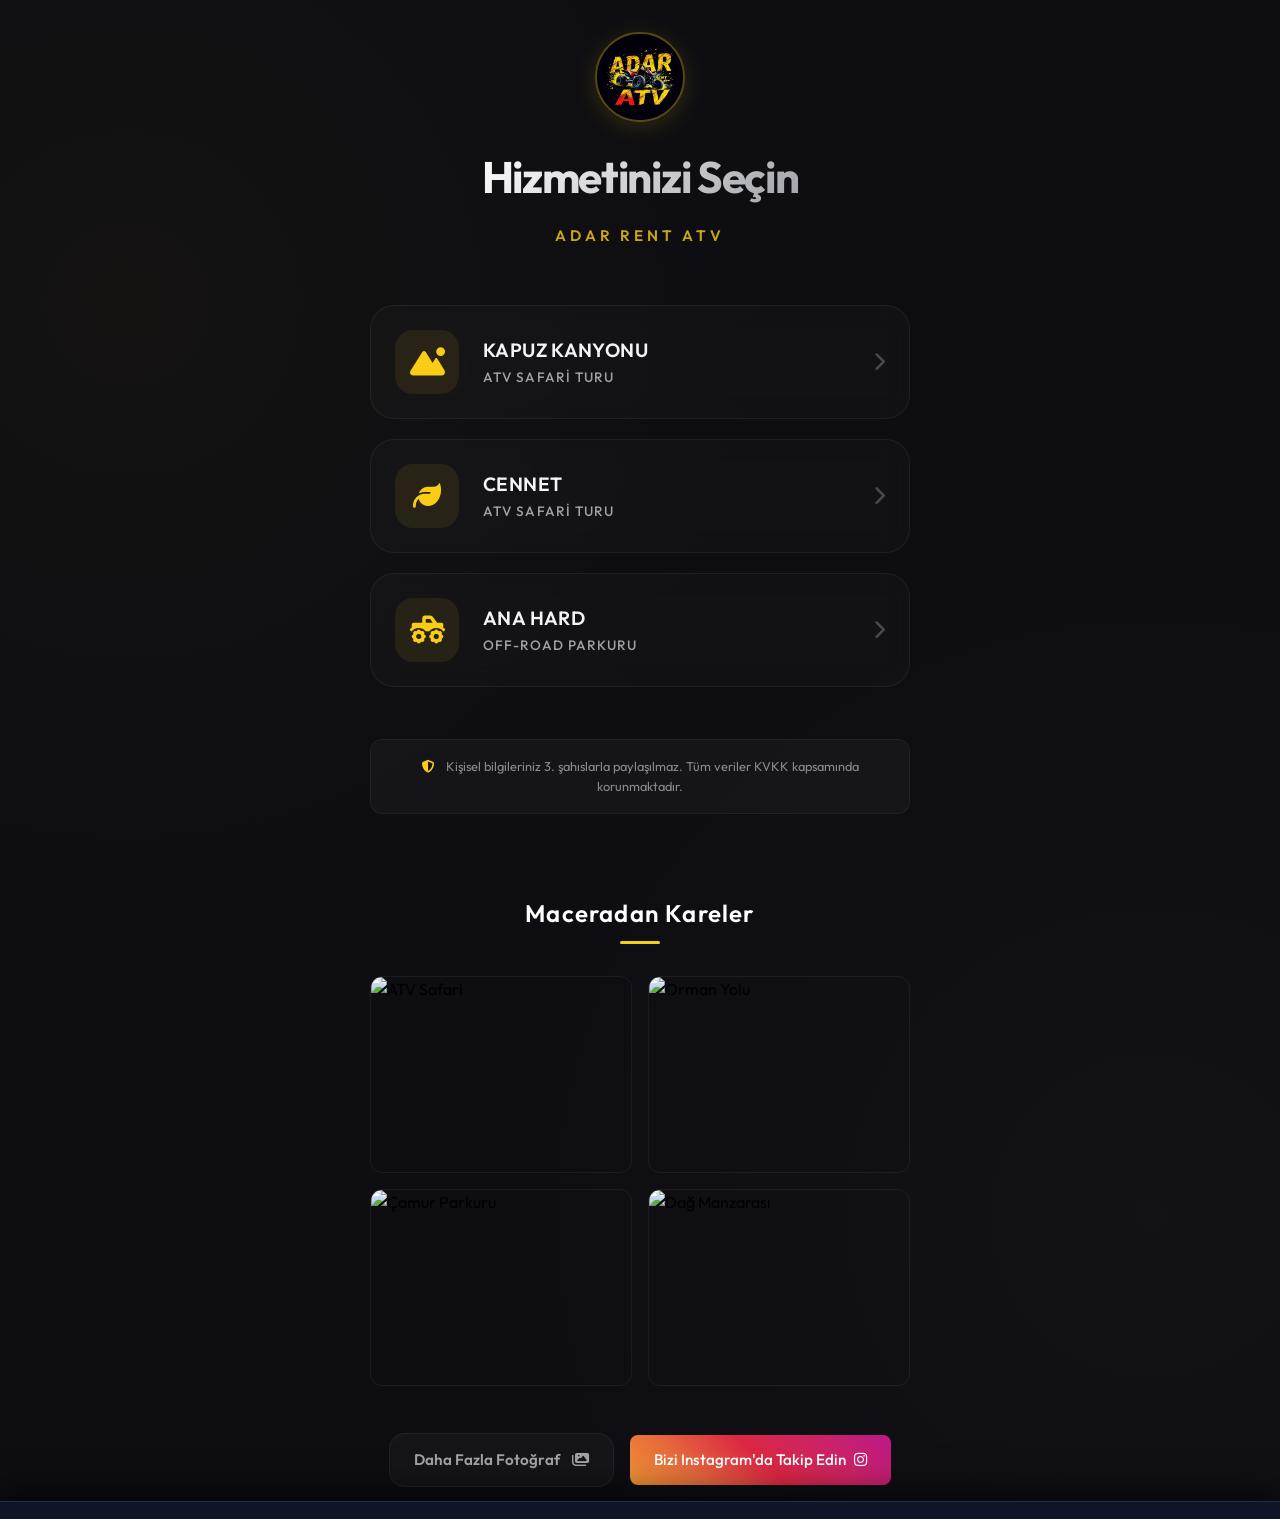
==== index.html @ 954a325f "Initial commit with optimized images and security" ====
<!DOCTYPE html>
<html lang="tr">
<head>
    <meta charset="UTF-8">
    <meta name="viewport" content="width=device-width, initial-scale=1.0">
    <meta name="description" content="ADAR RENT ATV - Hizmet Seçimi. Kapuz Kanyonu ve Cennet ATV Safari Turları, Off-Road Parkurları.">
    <title>ADAR RENT ATV - Hizmet Seçimi</title>
    
    <!-- Google Fonts: Outfit -->
    <link rel="preconnect" href="https://fonts.googleapis.com">
    <link rel="preconnect" href="https://fonts.gstatic.com" crossorigin>
    <link href="https://fonts.googleapis.com/css2?family=Outfit:wght@400;500;600;700&display=swap" rel="stylesheet">
    
    <!-- Font Awesome for Icons -->
    <link rel="stylesheet" href="https://cdnjs.cloudflare.com/ajax/libs/font-awesome/6.4.0/css/all.min.css">
    
    <!-- Favicon -->
    <link rel="icon" type="image/jpeg" href="img/LOGO.jpeg">
    
    <link rel="stylesheet" href="css/style.css">
    
    <!-- Google reCAPTCHA v3 -->
    <script src="https://www.google.com/recaptcha/api.js?render=RECAPTCHA_SITE_KEY_BURAYA_GELECEK"></script>
</head>
<body>
    <div class="container">
        <header class="header">
            <img src="img/LOGO.jpeg" alt="ADAR RENT ATV Logo" class="brand-logo">
            <h1 class="title">Hizmetinizi Seçin</h1>
            <p class="subtitle">ADAR RENT ATV</p>
        </header>

        <main class="services">
            <!-- 1. Hizmet -->
            <button class="service-btn" data-id="kapuz" aria-label="Kapuz Kanyonu ATV Safari Turu">
                <div class="icon-wrapper">
                    <i class="fa-solid fa-mountain-sun"></i>
                </div>
                <div class="service-content">
                    <h2>KAPUZ KANYONU</h2>
                    <p>ATV SAFARİ TURU</p>
                </div>
                <div class="arrow">
                    <i class="fa-solid fa-chevron-right"></i>
                </div>
            </button>

            <!-- 2. Hizmet -->
            <button class="service-btn" data-id="cennet" aria-label="Cennet ATV Safari Turu">
                <div class="icon-wrapper">
                    <i class="fa-solid fa-leaf"></i>
                </div>
                <div class="service-content">
                    <h2>CENNET</h2>
                    <p>ATV SAFARİ TURU</p>
                </div>
                <div class="arrow">
                    <i class="fa-solid fa-chevron-right"></i>
                </div>
            </button>

            <!-- 3. Hizmet -->
            <button class="service-btn" data-id="anahard" aria-label="Ana Hard Off-Road Parkuru">
                <div class="icon-wrapper">
                    <i class="fa-solid fa-truck-monster"></i>
                </div>
                <div class="service-content">
                    <h2>ANA HARD</h2>
                    <p>OFF-ROAD PARKURU</p>
                </div>
                <div class="arrow">
                    <i class="fa-solid fa-chevron-right"></i>
                </div>
            </button>

            <div class="privacy-note">
                <i class="fa-solid fa-shield-halved"></i> Kişisel bilgileriniz 3. şahıslarla paylaşılmaz. Tüm veriler KVKK kapsamında korunmaktadır.
            </div>
        </main>

        <!-- Home Gallery Preview -->
        <section class="gallery-preview">
            <h2 class="section-title">Maceradan Kareler</h2>
            <div class="gallery-grid-preview">
                <div class="gallery-item-preview">
                    <img src="img/atv.jpeg" alt="ATV Safari" width="800" height="600" loading="lazy" decoding="async">
                </div>
                <div class="gallery-item-preview">
                    <img src="img/at2.jpeg" alt="Orman Yolu" width="800" height="600" loading="lazy" decoding="async">
                </div>
                <div class="gallery-item-preview">
                    <img src="img/a3.jpeg" alt="Çamur Parkuru" width="800" height="600" loading="lazy" decoding="async">
                </div>
                <div class="gallery-item-preview">
                    <img src="img/4.jpeg" alt="Dağ Manzarası" width="800" height="600" loading="lazy" decoding="async">
                </div>
            </div>
            <div class="gallery-actions">
                <a href="galeri.html" class="btn-secondary">Daha Fazla Fotoğraf <i class="fa-solid fa-images"></i></a>
                <a href="https://instagram.com" target="_blank" rel="noopener noreferrer" class="btn-instagram">
                    Bizi Instagram'da Takip Edin <i class="fa-brands fa-instagram"></i>
                </a>
            </div>
        </section>
    </div>

    <!-- 1. Service Detail Modal -->
    <div class="modal-overlay" id="serviceModal" aria-hidden="true">
        <div class="modal-container">
            <button class="modal-close" id="closeServiceModal" aria-label="Kapat">
                <i class="fa-solid fa-xmark"></i>
            </button>
            <div class="modal-header">
                <div class="modal-icon" id="modalIcon"></div>
                <h2 id="modalTitle">Başlık</h2>
                <p id="modalSubtitle" class="modal-subtitle">Alt Başlık</p>
            </div>
            <div class="modal-body" id="modalContent">
                <!-- Content will be injected here via JS -->
            </div>
            <div class="modal-footer">
                <button type="button" id="btnOpenBooking" class="btn-primary">Randevu Al <i class="fa-solid fa-arrow-right"></i></button>
            </div>
        </div>
    </div>

    <!-- 2. Booking Form Modal -->
    <div class="modal-overlay" id="bookingModal" aria-hidden="true">
        <div class="modal-container booking-container">
            <button class="modal-close" id="closeBookingModal" aria-label="Kapat">
                <i class="fa-solid fa-arrow-left"></i>
            </button>
            <div class="modal-header">
                <div class="modal-icon">
                    <i class="fa-regular fa-calendar-check"></i>
                </div>
                <h2>Randevu Formu</h2>
                <p class="modal-subtitle" id="bookingServiceTitle">Seçilen Hizmet</p>
            </div>
            <div class="modal-body">
                <form id="bookingForm" class="booking-form">
                    <div class="form-row">
                        <div class="form-group">
                            <label for="firstName">İsim</label>
                            <input type="text" id="firstName" required placeholder="Adınız">
                        </div>
                        <div class="form-group">
                            <label for="lastName">Soyisim</label>
                            <input type="text" id="lastName" required placeholder="Soyadınız">
                        </div>
                    </div>
                    
                    <div class="form-group">
                        <label for="phone">Telefon Numarası</label>
                        <input type="tel" id="phone" required placeholder="05XX XXX XX XX">
                    </div>
                    
                    <div class="form-row">
                        <div class="form-group">
                            <label for="age">Yaş</label>
                            <input type="number" id="age" min="16" required placeholder="16+">
                        </div>
                        <div class="form-group">
                            <label for="peopleCount">Kişi Sayısı</label>
                            <input type="number" id="peopleCount" min="1" max="20" required placeholder="Örn: 2">
                        </div>
                    </div>
                    
                    <div class="form-row">
                        <div class="form-group">
                            <label for="date">Tarih</label>
                            <input type="date" id="date" required>
                        </div>
                        <div class="form-group">
                            <label for="time">Saat Seçimi</label>
                            <select id="time" required>
                                <!-- Injected via JS based on selected service -->
                            </select>
                        </div>
                    </div>
                </form>
            </div>
            <div class="modal-footer">
                <button type="submit" form="bookingForm" class="btn-primary success-btn">Randevuyu Tamamla <i class="fa-solid fa-check"></i></button>
            </div>
        </div>
    </div>

    <!-- 3. Success Modal -->
    <div class="modal-overlay" id="successModal" aria-hidden="true">
        <div class="modal-container success-container text-center">
            <div class="success-content">
                <div class="success-icon-wrap">
                    <i class="fa-solid fa-check"></i>
                </div>
                <h2>Harika! Talebiniz Alındı</h2>
                <p id="successMessageText">Sayın İsim Soyisim, rezervasyon talebiniz başarıyla ulaştı. Size en kısa sürede dönüş sağlayacağız.</p>
                <button type="button" class="btn-primary" id="btnSuccessOk">Tamam, Teşekkürler</button>
            </div>
        </div>
    </div>

    <!-- Cookie / KVKK Banner -->
    <div class="cookie-banner" id="cookieBanner" aria-hidden="true">
        <div class="cookie-content">
            <i class="fa-solid fa-cookie-bite"></i>
            <p>Deneyiminizi geliştirmek ve hizmetlerimizi sunabilmek için çerezleri kullanıyoruz. Sitemizi kullanarak Çerez ve <strong>KVKK Politikamızı</strong> kabul etmiş sayılırsınız.</p>
        </div>
        <button class="btn-primary" id="acceptCookies">Anladım</button>
    </div>

    <script src="js/security.js"></script>
    <script type="module" src="js/main.min.js"></script>
</body>
</html>
---- css/style.css ----
/* CSS Reset & Font Setup */
:root {
    --bg-color: #0d0d12;
    --card-bg: rgba(255, 255, 255, 0.02);
    --card-hover: rgba(255, 255, 255, 0.05);
    --primary-color: #facc15; /* Vibrant yellow/gold suitable for ATV context */
    --text-main: #ffffff;
    --text-muted: #a1a1aa;
    --border-color: rgba(255, 255, 255, 0.06);
    --border-hover: rgba(250, 204, 21, 0.4);
}

* {
    margin: 0;
    padding: 0;
    box-sizing: border-box;
    font-family: 'Outfit', sans-serif;
    -webkit-font-smoothing: antialiased;
    -moz-osx-font-smoothing: grayscale;
}

body {
    background-color: var(--bg-color);
    background-image: 
        radial-gradient(circle at 10% 20%, rgba(250, 204, 21, 0.03) 0%, transparent 40%),
        radial-gradient(circle at 90% 80%, rgba(255, 255, 255, 0.02) 0%, transparent 40%);
    color: var(--text-main);
    min-height: 100vh;
    display: flex;
    justify-content: center;
    align-items: center;
    padding: 2rem 1rem;
}

.container {
    width: 100%;
    max-width: 540px;
    display: flex;
    flex-direction: column;
    gap: 3.5rem;
    animation: fadeIn 1s ease-out;
}

@keyframes fadeIn {
    from { opacity: 0; transform: translateY(20px); }
    to { opacity: 1; transform: translateY(0); }
}

@keyframes slideUp {
    from { opacity: 0; transform: translateY(30px); }
    to { opacity: 1; transform: translateY(0); }
}

/* Header Styles */
.header {
    text-align: center;
    display: flex;
    flex-direction: column;
    align-items: center;
}

.brand-logo {
    width: 90px;
    height: 90px;
    border-radius: 50%;
    object-fit: cover;
    margin-bottom: 1.25rem;
    box-shadow: 0 5px 25px rgba(250, 204, 21, 0.15);
    border: 2px solid rgba(250, 204, 21, 0.3);
}

.title {
    font-size: 2.75rem;
    font-weight: 700;
    margin-bottom: 0.75rem;
    background: linear-gradient(135deg, #ffffff 0%, #a1a1aa 100%);
    -webkit-background-clip: text;
    background-clip: text;
    -webkit-text-fill-color: transparent;
    color: transparent;
    letter-spacing: -0.03em;
}

.subtitle {
    color: var(--primary-color);
    font-size: 0.95rem;
    font-weight: 600;
    text-transform: uppercase;
    letter-spacing: 0.25em;
    opacity: 0.8;
}

/* Services List */
.services {
    display: flex;
    flex-direction: column;
    gap: 1.25rem;
}

button.service-btn {
    width: 100%;
    text-align: left;
    cursor: pointer;
    font-family: inherit;
    display: flex;
    align-items: center;
    padding: 1.5rem;
    background-color: var(--card-bg);
    border: 1px solid var(--border-color);
    border-radius: 24px;
    color: inherit;
    transition: all 0.4s cubic-bezier(0.16, 1, 0.3, 1);
    position: relative;
    overflow: hidden;
    backdrop-filter: blur(12px);
    -webkit-backdrop-filter: blur(12px);
}

.service-btn::before {
    content: '';
    position: absolute;
    top: 0;
    left: -100%;
    width: 50%;
    height: 100%;
    background: linear-gradient(90deg, transparent, rgba(255, 255, 255, 0.04), transparent);
    transition: all 0.6s ease;
    transform: skewX(-20deg);
}

.service-btn:hover {
    background-color: var(--card-hover);
    border-color: var(--border-hover);
    transform: translateY(-4px);
    box-shadow: 0 15px 35px -10px rgba(0, 0, 0, 0.5), 0 0 25px rgba(250, 204, 21, 0.08);
}

.service-btn:hover::before {
    left: 150%;
}

.icon-wrapper {
    width: 64px;
    height: 64px;
    border-radius: 18px;
    background: rgba(250, 204, 21, 0.08);
    display: flex;
    justify-content: center;
    align-items: center;
    margin-right: 1.5rem;
    font-size: 1.75rem;
    color: var(--primary-color);
    transition: all 0.4s cubic-bezier(0.16, 1, 0.3, 1);
    flex-shrink: 0;
}

.service-btn:hover .icon-wrapper {
    background: var(--primary-color);
    color: #000000;
    transform: scale(1.08) rotate(-5deg);
}

.service-content {
    flex-grow: 1;
    display: flex;
    flex-direction: column;
    justify-content: center;
}

.service-content h2 {
    font-size: 1.2rem;
    font-weight: 600;
    margin-bottom: 0.35rem;
    letter-spacing: 0.02em;
    color: #f4f4f5;
    transition: color 0.3s ease;
}

.service-btn:hover .service-content h2 {
    color: #ffffff;
}

.service-content p {
    font-size: 0.85rem;
    color: var(--text-muted);
    font-weight: 500;
    letter-spacing: 0.08em;
}

.arrow {
    color: var(--text-muted);
    font-size: 1.2rem;
    transition: all 0.4s cubic-bezier(0.16, 1, 0.3, 1);
    opacity: 0.4;
    padding-left: 1rem;
}

.service-btn:hover .arrow {
    opacity: 1;
    color: var(--primary-color);
    transform: translateX(6px);
}

.service-btn:nth-child(1) { animation: slideUp 0.6s ease-out 0.1s backwards; }
.service-btn:nth-child(2) { animation: slideUp 0.6s ease-out 0.2s backwards; }
.service-btn:nth-child(3) { animation: slideUp 0.6s ease-out 0.3s backwards; }


/* ------------------------ */
/* Modal Shared Styles */
/* ------------------------ */
.modal-overlay {
    position: fixed;
    top: 0;
    left: 0;
    width: 100%;
    height: 100%;
    background: rgba(0, 0, 0, 0.7);
    backdrop-filter: blur(8px);
    -webkit-backdrop-filter: blur(8px);
    display: flex;
    justify-content: center;
    align-items: center;
    z-index: 100;
    opacity: 0;
    visibility: hidden;
    transition: all 0.4s cubic-bezier(0.16, 1, 0.3, 1);
    padding: 1rem;
}

.modal-overlay.active {
    opacity: 1;
    visibility: visible;
}

.modal-container {
    background-color: #121217;
    border: 1px solid var(--border-color);
    border-radius: 28px;
    width: 100%;
    max-width: 480px;
    position: relative;
    transform: translateY(40px) scale(0.95);
    opacity: 0;
    transition: all 0.5s cubic-bezier(0.16, 1, 0.3, 1);
    box-shadow: 0 25px 50px -12px rgba(0, 0, 0, 0.7);
    display: flex;
    flex-direction: column;
    max-height: 90vh;
    overflow-y: auto;
}

.modal-container::-webkit-scrollbar {
    width: 6px;
}
.modal-container::-webkit-scrollbar-track {
    background: transparent;
}
.modal-container::-webkit-scrollbar-thumb {
    background: rgba(255, 255, 255, 0.1);
    border-radius: 10px;
}

.modal-overlay.active .modal-container {
    transform: translateY(0) scale(1);
    opacity: 1;
}

.modal-close {
    position: absolute;
    top: 1.25rem;
    right: 1.25rem;
    width: 36px;
    height: 36px;
    border-radius: 50%;
    background: rgba(255, 255, 255, 0.05);
    border: none;
    color: var(--text-muted);
    font-size: 1.2rem;
    cursor: pointer;
    display: flex;
    justify-content: center;
    align-items: center;
    transition: all 0.3s ease;
    z-index: 2;
}

.modal-close:hover {
    background: rgba(255, 255, 255, 0.1);
    color: #fff;
    transform: rotate(90deg);
}

#closeBookingModal:hover {
    transform: translateX(-3px); 
}

.modal-header {
    padding: 2.5rem 2rem 1.5rem;
    text-align: center;
    border-bottom: 1px solid rgba(255, 255, 255, 0.03);
}

.modal-icon {
    width: 72px;
    height: 72px;
    border-radius: 20px;
    background: rgba(250, 204, 21, 0.1);
    color: var(--primary-color);
    font-size: 2rem;
    display: flex;
    justify-content: center;
    align-items: center;
    margin: 0 auto 1.5rem;
    box-shadow: 0 0 30px rgba(250, 204, 21, 0.15);
}

.modal-header h2 {
    font-size: 1.5rem;
    font-weight: 700;
    color: #fff;
    margin-bottom: 0.25rem;
}

.modal-subtitle {
    color: var(--primary-color);
    font-size: 0.85rem;
    font-weight: 600;
    letter-spacing: 0.15em;
    opacity: 0.9;
}

.modal-body {
    padding: 1.5rem 2rem;
}

.modal-footer {
    padding: 0 2rem 2.5rem;
}

.btn-primary {
    display: flex;
    justify-content: center;
    align-items: center;
    gap: 0.75rem;
    width: 100%;
    padding: 1.25rem;
    background: var(--primary-color);
    color: #000;
    text-decoration: none;
    border: none;
    border-radius: 16px;
    font-family: inherit;
    font-weight: 700;
    font-size: 1.05rem;
    cursor: pointer;
    transition: all 0.3s ease;
    box-shadow: 0 10px 20px -5px rgba(250, 204, 21, 0.3);
}

.btn-primary:hover:not(:disabled) {
    transform: translateY(-2px);
    box-shadow: 0 15px 25px -5px rgba(250, 204, 21, 0.4);
    background: #fde047;
}

.btn-primary:disabled {
    opacity: 0.7;
    cursor: not-allowed;
    transform: none;
    box-shadow: none;
}

.btn-primary i {
    transition: transform 0.3s ease;
}

.btn-primary:hover i {
    transform: translateX(4px);
}

/* ------------------------ */
/* Service Details Items */
/* ------------------------ */
.detail-list {
    list-style: none;
    display: flex;
    flex-direction: column;
    gap: 1rem;
    margin-bottom: 2rem;
}

.detail-list li {
    display: flex;
    align-items: flex-start;
    gap: 1rem;
    font-size: 0.95rem;
    color: #e4e4e7;
    line-height: 1.5;
}

.detail-list li i {
    color: var(--primary-color);
    font-size: 1.1rem;
    margin-top: 0.2rem;
    width: 20px;
    text-align: center;
    opacity: 0.9;
}

.detail-list li.highlight-text {
    color: #facc15;
    font-weight: 500;
}

.price-box {
    background: rgba(250, 204, 21, 0.05);
    border: 1px solid rgba(250, 204, 21, 0.15);
    border-radius: 16px;
    padding: 1.25rem;
    margin-bottom: 0.5rem;
}

.price-item {
    display: flex;
    justify-content: space-between;
    align-items: center;
    padding: 0.5rem 0;
}

.multi-price .price-item:not(:last-child) {
    border-bottom: 1px dashed rgba(255, 255, 255, 0.1);
    margin-bottom: 0.5rem;
    padding-bottom: 1rem;
}

.price-item span {
    color: var(--text-muted);
    font-size: 0.9rem;
}

.price-item strong {
    color: #fff;
    font-size: 1.25rem;
    font-weight: 700;
}

.single-price .price-item {
    padding: 0;
}

/* ------------------------ */
/* Booking Form Styles */
/* ------------------------ */
.booking-form {
    display: flex;
    flex-direction: column;
    gap: 1.25rem;
}

.form-row {
    display: flex;
    gap: 1rem;
}

.form-row .form-group {
    flex: 1;
}

.form-group {
    display: flex;
    flex-direction: column;
    gap: 0.4rem;
}

.form-group label {
    font-size: 0.85rem;
    color: var(--text-muted);
    font-weight: 500;
    margin-left: 0.2rem;
}

.form-group input,
.form-group select {
    background: rgba(255, 255, 255, 0.03);
    border: 1px solid var(--border-color);
    border-radius: 12px;
    padding: 0.85rem 1rem;
    color: #fff;
    font-family: inherit;
    font-size: 0.95rem;
    transition: all 0.3s ease;
    outline: none;
    width: 100%;
}

.form-group select option {
    background: var(--bg-color);
    color: #fff;
}

.form-group input:focus,
.form-group select:focus {
    border-color: var(--primary-color);
    background: rgba(255, 255, 255, 0.06);
    box-shadow: 0 0 0 3px rgba(250, 204, 21, 0.1);
}

.form-group input::placeholder {
    color: rgba(255, 255, 255, 0.2);
}

::-webkit-calendar-picker-indicator {
    filter: invert(1);
    opacity: 0.6;
    cursor: pointer;
    transition: opacity 0.3s ease;
}

::-webkit-calendar-picker-indicator:hover {
    opacity: 1;
}

/* ------------------------ */
/* Ana Sayfa Galeri Önizleme */
/* ------------------------ */
.gallery-preview {
    margin-top: 1.5rem;
    display: flex;
    flex-direction: column;
    gap: 1.5rem;
    animation: slideUp 0.8s ease-out 0.4s backwards;
}

.section-title {
    font-size: 1.5rem;
    font-weight: 600;
    color: #fff;
    text-align: center;
    letter-spacing: 0.05em;
    position: relative;
    padding-bottom: 0.75rem;
    margin-bottom: 0.5rem;
}

.section-title::after {
    content: '';
    position: absolute;
    bottom: 0;
    left: 50%;
    transform: translateX(-50%);
    width: 40px;
    height: 3px;
    background: var(--primary-color);
    border-radius: 3px;
}

.gallery-grid-preview {
    display: grid;
    grid-template-columns: repeat(2, 1fr);
    gap: 1rem;
}

/* Tailwind benzeri utility mantığı kullanıldı (rounded-lg vb.) */
.gallery-item-preview {
    position: relative;
    border-radius: 12px;
    overflow: hidden;
    aspect-ratio: 4/3;
    border: 1px solid var(--border-color);
    content-visibility: auto;
}

.gallery-item-preview img {
    width: 100%;
    height: 100%;
    object-fit: cover;
    transition: transform 0.5s cubic-bezier(0.16, 1, 0.3, 1), filter 0.3s ease;
}

.gallery-item-preview:hover img {
    transform: scale(1.1); /* hover:scale */
    filter: brightness(1.1);
}

.gallery-actions {
    display: flex;
    justify-content: center;
    margin-top: 0.5rem;
}

.btn-secondary {
    display: inline-flex;
    align-items: center;
    gap: 0.75rem;
    padding: 0.85rem 1.5rem;
    background: rgba(255, 255, 255, 0.03);
    color: var(--text-muted);
    text-decoration: none;
    border: 1px solid var(--border-color);
    border-radius: 16px;
    font-weight: 600;
    font-size: 0.95rem;
    transition: all 0.3s ease;
}

.btn-secondary:hover {
    background: rgba(255, 255, 255, 0.08);
    color: #fff;
    border-color: rgba(255, 255, 255, 0.15);
    transform: translateY(-2px);
    box-shadow: 0 10px 20px -5px rgba(0, 0, 0, 0.3);
}

/* ------------------------ */
/* Galeri Sayfası (Masonry) */
/* ------------------------ */
.gallery-page-container {
    max-width: 1200px;
    margin: 0 auto;
    gap: 2.5rem;
    align-items: stretch; /* override center for full width */
}

.gallery-header {
    text-align: center;
    position: relative;
    padding-top: 1rem;
}

.back-link {
    position: absolute;
    left: 1rem;
    top: 50%;
    transform: translateY(-50%);
    color: var(--text-muted);
    text-decoration: none;
    display: flex;
    align-items: center;
    gap: 0.5rem;
    font-weight: 500;
    font-size: 0.95rem;
    transition: color 0.3s ease;
}

.back-link:hover {
    color: var(--primary-color);
}

/* Masonry Layout */
.gallery-masonry {
    display: grid;
    grid-template-columns: repeat(auto-fill, minmax(180px, 1fr));
    gap: 1.5rem;
    padding: 0 1rem 3rem;
}

.masonry-item {
    border-radius: 16px; /* rounded-lg */
    overflow: hidden;
    position: relative;
    border: 1px solid var(--border-color);
    background: var(--card-bg);
    display: flex;
    height: 100%;
}

.masonry-item img {
    width: 100%;
    height: 100%;
    display: block;
    object-fit: cover;
    aspect-ratio: 1; /* Kare */
    transition: transform 0.5s cubic-bezier(0.16, 1, 0.3, 1);
}

/* Masonry asimetrik efekti için farklı oranlar */
.masonry-item:nth-child(2n) img {
    aspect-ratio: 4/5;
}
.masonry-item:nth-child(3n) img {
    aspect-ratio: 16/9;
}

.masonry-item:hover img {
    transform: scale(1.08); /* Hover büyüme efekti */
}

/* Hover parlaması */
.masonry-item::before {
    content: '';
    position: absolute;
    top: 0; left: 0; width: 100%; height: 100%;
    background: linear-gradient(to top, rgba(250, 204, 21, 0.2) 0%, transparent 50%);
    z-index: 1;
    pointer-events: none;
    opacity: 0;
    transition: opacity 0.3s ease;
}

.masonry-item:hover::before {
    opacity: 1;
}

/* ------------------------ */
/* Responsive Adjustments   */
/* ------------------------ */
@media (max-width: 480px) {
    .container {
        gap: 2.5rem;
    }

    .title {
        font-size: 2.1rem;
    }
    
    .subtitle {
        font-size: 0.8rem;
    }

    .service-btn {
        padding: 1.25rem;
        border-radius: 20px;
    }
    
    .icon-wrapper {
        width: 54px;
        height: 54px;
        font-size: 1.4rem;
        margin-right: 1.25rem;
        border-radius: 14px;
    }
    
    .service-content h2 {
        font-size: 1.05rem;
    }
    
    .service-content p {
        font-size: 0.75rem;
    }

    /* Mobile Bottom Sheet Modal */
    .modal-container {
        border-radius: 24px;
        margin-top: auto; 
        border-bottom-left-radius: 0;
        border-bottom-right-radius: 0;
        max-width: 100%;
        max-height: 85vh;
        transform: translateY(100%);
    }
    
    .modal-overlay {
        align-items: flex-end;
        padding: 0;
    }
    
    .modal-overlay.active .modal-container {
        transform: translateY(0);
    }
    
    .modal-header {
        padding: 2rem 1.5rem 1.5rem;
    }
    
    .modal-body {
        padding: 1.5rem;
    }
    
    .modal-footer {
        padding: 0 1.5rem 2rem;
    }

    .form-row {
        flex-direction: column;
        gap: 1.25rem;
    }

    /* Mobile Gallery Fixes */
    .gallery-page-container {
        display: block; /* Overrides center flex */
        padding-top: 2rem;
    }
    
    .back-link {
        position: static;
        transform: none;
        justify-content: center;
        margin-bottom: 1.5rem;
    }

    .gallery-masonry {
        grid-template-columns: 1fr; /* 1 column on mobile */
    }
}

/* ------------------------ */
/* Base Settings & Typography */
/* ------------------------ */
html {
    scroll-behavior: smooth;
}

body {
    background-color: var(--bg-color);
    color: var(--text-light);
    line-height: 1.6;
    overflow-x: hidden;
}

/* ------------------------ */
/* Prose (Rich Text) Styles */
/* ------------------------ */
.prose {
    color: #e4e4e7;
    font-size: 0.95rem;
    line-height: 1.6;
    text-align: left;
}

.prose p {
    margin-bottom: 1rem;
}

.prose .lead {
    font-size: 1.05rem;
    font-weight: 500;
    color: #fff;
    margin-bottom: 1.25rem;
}

.prose h3 {
    font-size: 1.1rem;
    font-weight: 600;
    color: var(--primary-color);
    margin-top: 1.5rem;
    margin-bottom: 1rem;
    padding-bottom: 0.5rem;
    border-bottom: 1px solid rgba(255, 255, 255, 0.05);
}

.prose-grid {
    display: grid;
    grid-template-columns: repeat(auto-fit, minmax(180px, 1fr));
    gap: 0.75rem;
    margin-bottom: 0.5rem;
}

.prose-grid .prose-section {
    margin-bottom: 0;
    padding: 0.75rem;
}

.prose-section {
    margin-bottom: 1.25rem;
    background: rgba(255, 255, 255, 0.02);
    padding: 1.25rem;
    border-radius: 12px;
    border: 1px solid rgba(255, 255, 255, 0.03);
}

.prose-section h4 {
    font-size: 0.95rem;
    font-weight: 600;
    color: #fff;
    margin-bottom: 0.75rem;
    letter-spacing: 0.03em;
}

.prose-section p {
    margin-bottom: 0;
    color: var(--text-muted);
}

.prose ul {
    list-style-type: disc;
    padding-left: 1.25rem;
    margin-top: 0.25rem;
    color: var(--text-muted);
}

.prose ul.check-list {
    list-style-type: none;
    padding-left: 0;
}

.prose ul.check-list li {
    position: relative;
    padding-left: 1.2rem;
    margin-bottom: 0.35rem;
}

.prose ul.check-list li::before {
    content: '-';
    position: absolute;
    left: 0;
    color: var(--primary-color);
    font-weight: bold;
}

.prose .price-box {
    margin-top: 0.5rem;
    margin-bottom: 0;
}

.prose .conclusion {
    margin-top: 2rem;
    font-weight: 500;
    color: #fff;
    background: rgba(250, 204, 21, 0.05);
    padding: 1.25rem;
    border-radius: 12px;
    border-left: 4px solid var(--primary-color);
    font-size: 0.95rem;
    align-items: center;
    gap: 0.5rem;
}

.btn-instagram {
    display: inline-flex;
    align-items: center;
    justify-content: center;
    gap: 0.5rem;
    padding: 0.8rem 1.5rem;
    background: linear-gradient(45deg, #f09433 0%, #e6683c 25%, #dc2743 50%, #cc2366 75%, #bc1888 100%);
    color: #fff;
    border: none;
    border-radius: 8px;
    font-size: 0.95rem;
    font-weight: 500;
    cursor: pointer;
    transition: var(--transition);
    text-decoration: none;
}

.btn-instagram:hover {
    transform: translateY(-2px);
    box-shadow: 0 4px 15px rgba(220, 39, 67, 0.4);
    color: #fff;
}

/* ------------------------ */
/* Success Modal */
/* ------------------------ */
.success-container {
    max-width: 400px;
    padding: 2.5rem;
}
.text-center {
    text-align: center;
}
.success-icon-wrap {
    width: 70px;
    height: 70px;
    background: rgba(250, 204, 21, 0.1);
    color: var(--primary-color);
    border-radius: 50%;
    display: flex;
    align-items: center;
    justify-content: center;
    font-size: 2rem;
    margin: 0 auto 1.5rem auto;
}
.success-content h2 {
    font-size: 1.5rem;
    font-weight: 600;
    margin-bottom: 0.75rem;
    color: #fff;
}
.success-content p {
    color: var(--text-muted);
    font-size: 0.95rem;
    line-height: 1.5;
    margin-bottom: 2rem;
}
.success-content .btn-primary {
    width: 100%;
}

/* ------------------------ */
/* Privacy Note & Cookie Banner */
/* ------------------------ */

.privacy-note {
    text-align: center;
    font-size: 0.8rem;
    color: rgba(255, 255, 255, 0.5);
    margin-top: 2rem;
    padding: 1rem;
    background: rgba(255, 255, 255, 0.03);
    border-radius: 12px;
    border: 1px solid rgba(255, 255, 255, 0.05);
}

.privacy-note i {
    color: var(--primary-color);
    margin-right: 0.5rem;
}

.cookie-banner {
    position: fixed;
    bottom: -100%;
    left: 0;
    right: 0;
    background: rgba(15, 23, 42, 0.95);
    backdrop-filter: blur(10px);
    border-top: 1px solid rgba(255, 255, 255, 0.1);
    padding: 1rem 1.5rem;
    display: flex;
    justify-content: space-between;
    align-items: center;
    z-index: 9999;
    transition: bottom 0.5s ease-in-out;
    box-shadow: 0 -10px 30px rgba(0, 0, 0, 0.5);
}

.cookie-banner.active {
    bottom: 0;
}

.cookie-content {
    display: flex;
    align-items: center;
    gap: 1rem;
    flex: 1;
}

.cookie-content i {
    font-size: 1.5rem;
    color: var(--primary-color);
}

.cookie-content p {
    font-size: 0.85rem;
    color: #e2e8f0;
    margin: 0;
    line-height: 1.4;
}

.cookie-banner .btn-primary {
    padding: 0.5rem 1.5rem;
    font-size: 0.9rem;
    white-space: nowrap;
    margin-left: 1rem;
}

@media (max-width: 768px) {
    .cookie-banner {
        flex-direction: column;
        gap: 1rem;
        padding: 1.5rem;
        text-align: center;
    }
    
    .cookie-content {
        flex-direction: column;
        text-align: center;
    }
    
    .cookie-banner .btn-primary {
        margin-left: 0;
        width: 100%;
    }
}

/* ------------------------ */
/* Actions Alignment */
/* ------------------------ */
.gallery-actions {
    display: flex;
    justify-content: center;
    align-items: center;
    gap: 1rem;
    flex-wrap: wrap;
    margin-top: 1.5rem;
}
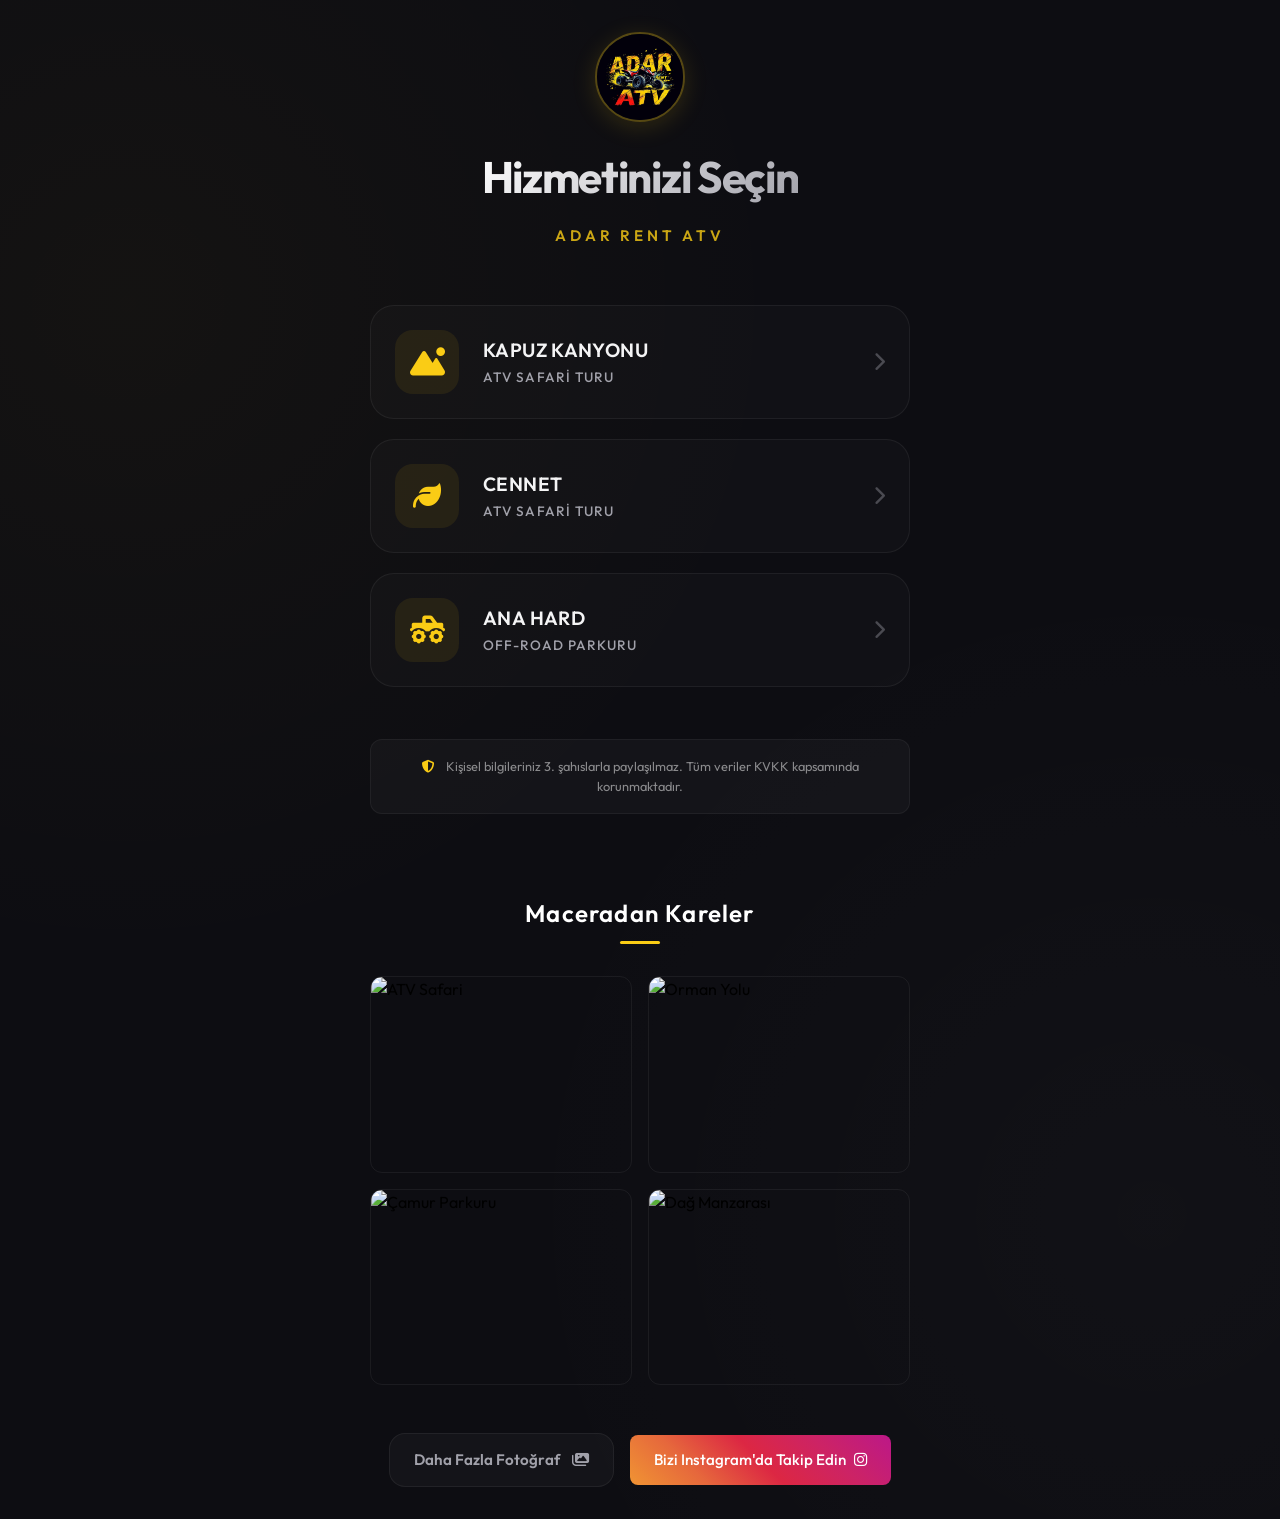
==== commit bca63c5c: "Update Instagram URL" ====
--- a/index.html
+++ b/index.html
@@ -97,7 +97,7 @@
             </div>
             <div class="gallery-actions">
                 <a href="galeri.html" class="btn-secondary">Daha Fazla Fotoğraf <i class="fa-solid fa-images"></i></a>
-                <a href="https://instagram.com" target="_blank" rel="noopener noreferrer" class="btn-instagram">
+                <a href="https://www.instagram.com/adarrentatv/" target="_blank" rel="noopener noreferrer" class="btn-instagram">
                     Bizi Instagram'da Takip Edin <i class="fa-brands fa-instagram"></i>
                 </a>
             </div>
--- a/css/style.css
+++ b/css/style.css
@@ -19,6 +19,10 @@
     -moz-osx-font-smoothing: grayscale;
 }
 
+html {
+    scroll-behavior: smooth;
+}
+
 body {
     background-color: var(--bg-color);
     background-image: 
@@ -112,8 +116,6 @@
     transition: all 0.4s cubic-bezier(0.16, 1, 0.3, 1);
     position: relative;
     overflow: hidden;
-    backdrop-filter: blur(12px);
-    -webkit-backdrop-filter: blur(12px);
 }
 
 .service-btn::before {
@@ -215,9 +217,7 @@
     left: 0;
     width: 100%;
     height: 100%;
-    background: rgba(0, 0, 0, 0.7);
-    backdrop-filter: blur(8px);
-    -webkit-backdrop-filter: blur(8px);
+    background: rgba(0, 0, 0, 0.85);
     display: flex;
     justify-content: center;
     align-items: center;
@@ -568,7 +568,6 @@
     overflow: hidden;
     aspect-ratio: 4/3;
     border: 1px solid var(--border-color);
-    content-visibility: auto;
 }
 
 .gallery-item-preview img {
@@ -1002,8 +1001,7 @@
     bottom: -100%;
     left: 0;
     right: 0;
-    background: rgba(15, 23, 42, 0.95);
-    backdrop-filter: blur(10px);
+    background: rgba(15, 23, 42, 0.98);
     border-top: 1px solid rgba(255, 255, 255, 0.1);
     padding: 1rem 1.5rem;
     display: flex;
@@ -1042,6 +1040,8 @@
     font-size: 0.9rem;
     white-space: nowrap;
     margin-left: 1rem;
+    width: auto;
+    flex-shrink: 0;
 }
 
 @media (max-width: 768px) {
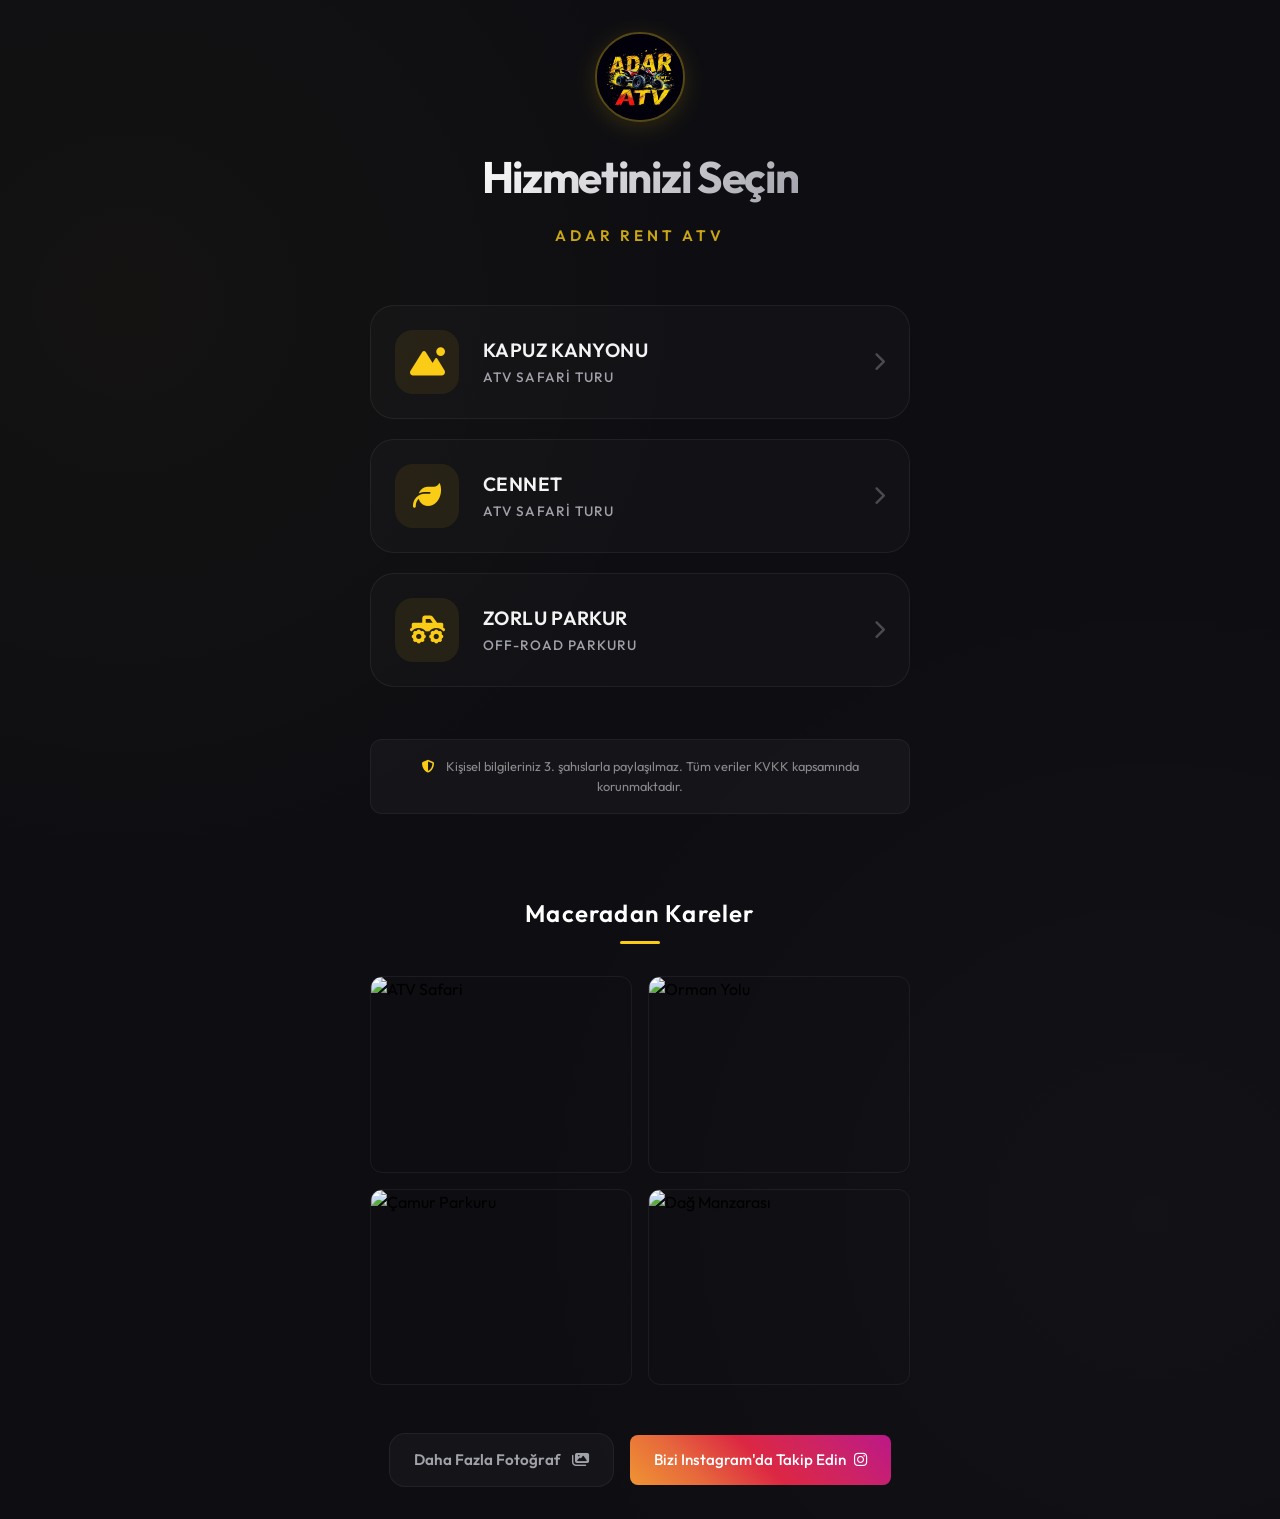
==== commit 56409a2c: "Update index.html" ====
--- a/index.html
+++ b/index.html
@@ -1,27 +1,30 @@
 <!DOCTYPE html>
 <html lang="tr">
+
 <head>
     <meta charset="UTF-8">
     <meta name="viewport" content="width=device-width, initial-scale=1.0">
-    <meta name="description" content="ADAR RENT ATV - Hizmet Seçimi. Kapuz Kanyonu ve Cennet ATV Safari Turları, Off-Road Parkurları.">
+    <meta name="description"
+        content="ADAR RENT ATV - Hizmet Seçimi. Kapuz Kanyonu ve Cennet ATV Safari Turları, Off-Road Parkurları.">
     <title>ADAR RENT ATV - Hizmet Seçimi</title>
-    
+
     <!-- Google Fonts: Outfit -->
     <link rel="preconnect" href="https://fonts.googleapis.com">
     <link rel="preconnect" href="https://fonts.gstatic.com" crossorigin>
     <link href="https://fonts.googleapis.com/css2?family=Outfit:wght@400;500;600;700&display=swap" rel="stylesheet">
-    
+
     <!-- Font Awesome for Icons -->
     <link rel="stylesheet" href="https://cdnjs.cloudflare.com/ajax/libs/font-awesome/6.4.0/css/all.min.css">
-    
+
     <!-- Favicon -->
     <link rel="icon" type="image/jpeg" href="img/LOGO.jpeg">
-    
+
     <link rel="stylesheet" href="css/style.css">
-    
+
     <!-- Google reCAPTCHA v3 -->
     <script src="https://www.google.com/recaptcha/api.js?render=RECAPTCHA_SITE_KEY_BURAYA_GELECEK"></script>
 </head>
+
 <body>
     <div class="container">
         <header class="header">
@@ -65,7 +68,7 @@
                     <i class="fa-solid fa-truck-monster"></i>
                 </div>
                 <div class="service-content">
-                    <h2>ANA HARD</h2>
+                    <h2>ZORLU PARKUR</h2>
                     <p>OFF-ROAD PARKURU</p>
                 </div>
                 <div class="arrow">
@@ -74,7 +77,8 @@
             </button>
 
             <div class="privacy-note">
-                <i class="fa-solid fa-shield-halved"></i> Kişisel bilgileriniz 3. şahıslarla paylaşılmaz. Tüm veriler KVKK kapsamında korunmaktadır.
+                <i class="fa-solid fa-shield-halved"></i> Kişisel bilgileriniz 3. şahıslarla paylaşılmaz. Tüm veriler
+                KVKK kapsamında korunmaktadır.
             </div>
         </main>
 
@@ -97,7 +101,8 @@
             </div>
             <div class="gallery-actions">
                 <a href="galeri.html" class="btn-secondary">Daha Fazla Fotoğraf <i class="fa-solid fa-images"></i></a>
-                <a href="https://www.instagram.com/adarrentatv/" target="_blank" rel="noopener noreferrer" class="btn-instagram">
+                <a href="https://www.instagram.com/adarrentatv/" target="_blank" rel="noopener noreferrer"
+                    class="btn-instagram">
                     Bizi Instagram'da Takip Edin <i class="fa-brands fa-instagram"></i>
                 </a>
             </div>
@@ -119,7 +124,8 @@
                 <!-- Content will be injected here via JS -->
             </div>
             <div class="modal-footer">
-                <button type="button" id="btnOpenBooking" class="btn-primary">Randevu Al <i class="fa-solid fa-arrow-right"></i></button>
+                <button type="button" id="btnOpenBooking" class="btn-primary">Randevu Al <i
+                        class="fa-solid fa-arrow-right"></i></button>
             </div>
         </div>
     </div>
@@ -149,12 +155,12 @@
                             <input type="text" id="lastName" required placeholder="Soyadınız">
                         </div>
                     </div>
-                    
+
                     <div class="form-group">
                         <label for="phone">Telefon Numarası</label>
                         <input type="tel" id="phone" required placeholder="05XX XXX XX XX">
                     </div>
-                    
+
                     <div class="form-row">
                         <div class="form-group">
                             <label for="age">Yaş</label>
@@ -165,7 +171,7 @@
                             <input type="number" id="peopleCount" min="1" max="20" required placeholder="Örn: 2">
                         </div>
                     </div>
-                    
+
                     <div class="form-row">
                         <div class="form-group">
                             <label for="date">Tarih</label>
@@ -181,7 +187,8 @@
                 </form>
             </div>
             <div class="modal-footer">
-                <button type="submit" form="bookingForm" class="btn-primary success-btn">Randevuyu Tamamla <i class="fa-solid fa-check"></i></button>
+                <button type="submit" form="bookingForm" class="btn-primary success-btn">Randevuyu Tamamla <i
+                        class="fa-solid fa-check"></i></button>
             </div>
         </div>
     </div>
@@ -194,7 +201,8 @@
                     <i class="fa-solid fa-check"></i>
                 </div>
                 <h2>Harika! Talebiniz Alındı</h2>
-                <p id="successMessageText">Sayın İsim Soyisim, rezervasyon talebiniz başarıyla ulaştı. Size en kısa sürede dönüş sağlayacağız.</p>
+                <p id="successMessageText">Sayın İsim Soyisim, rezervasyon talebiniz başarıyla ulaştı. Size en kısa
+                    sürede dönüş sağlayacağız.</p>
                 <button type="button" class="btn-primary" id="btnSuccessOk">Tamam, Teşekkürler</button>
             </div>
         </div>
@@ -204,7 +212,8 @@
     <div class="cookie-banner" id="cookieBanner" aria-hidden="true">
         <div class="cookie-content">
             <i class="fa-solid fa-cookie-bite"></i>
-            <p>Deneyiminizi geliştirmek ve hizmetlerimizi sunabilmek için çerezleri kullanıyoruz. Sitemizi kullanarak Çerez ve <strong>KVKK Politikamızı</strong> kabul etmiş sayılırsınız.</p>
+            <p>Deneyiminizi geliştirmek ve hizmetlerimizi sunabilmek için çerezleri kullanıyoruz. Sitemizi kullanarak
+                Çerez ve <strong>KVKK Politikamızı</strong> kabul etmiş sayılırsınız.</p>
         </div>
         <button class="btn-primary" id="acceptCookies">Anladım</button>
     </div>
@@ -212,4 +221,5 @@
     <script src="js/security.js"></script>
     <script type="module" src="js/main.min.js"></script>
 </body>
-</html>
+
+</html>
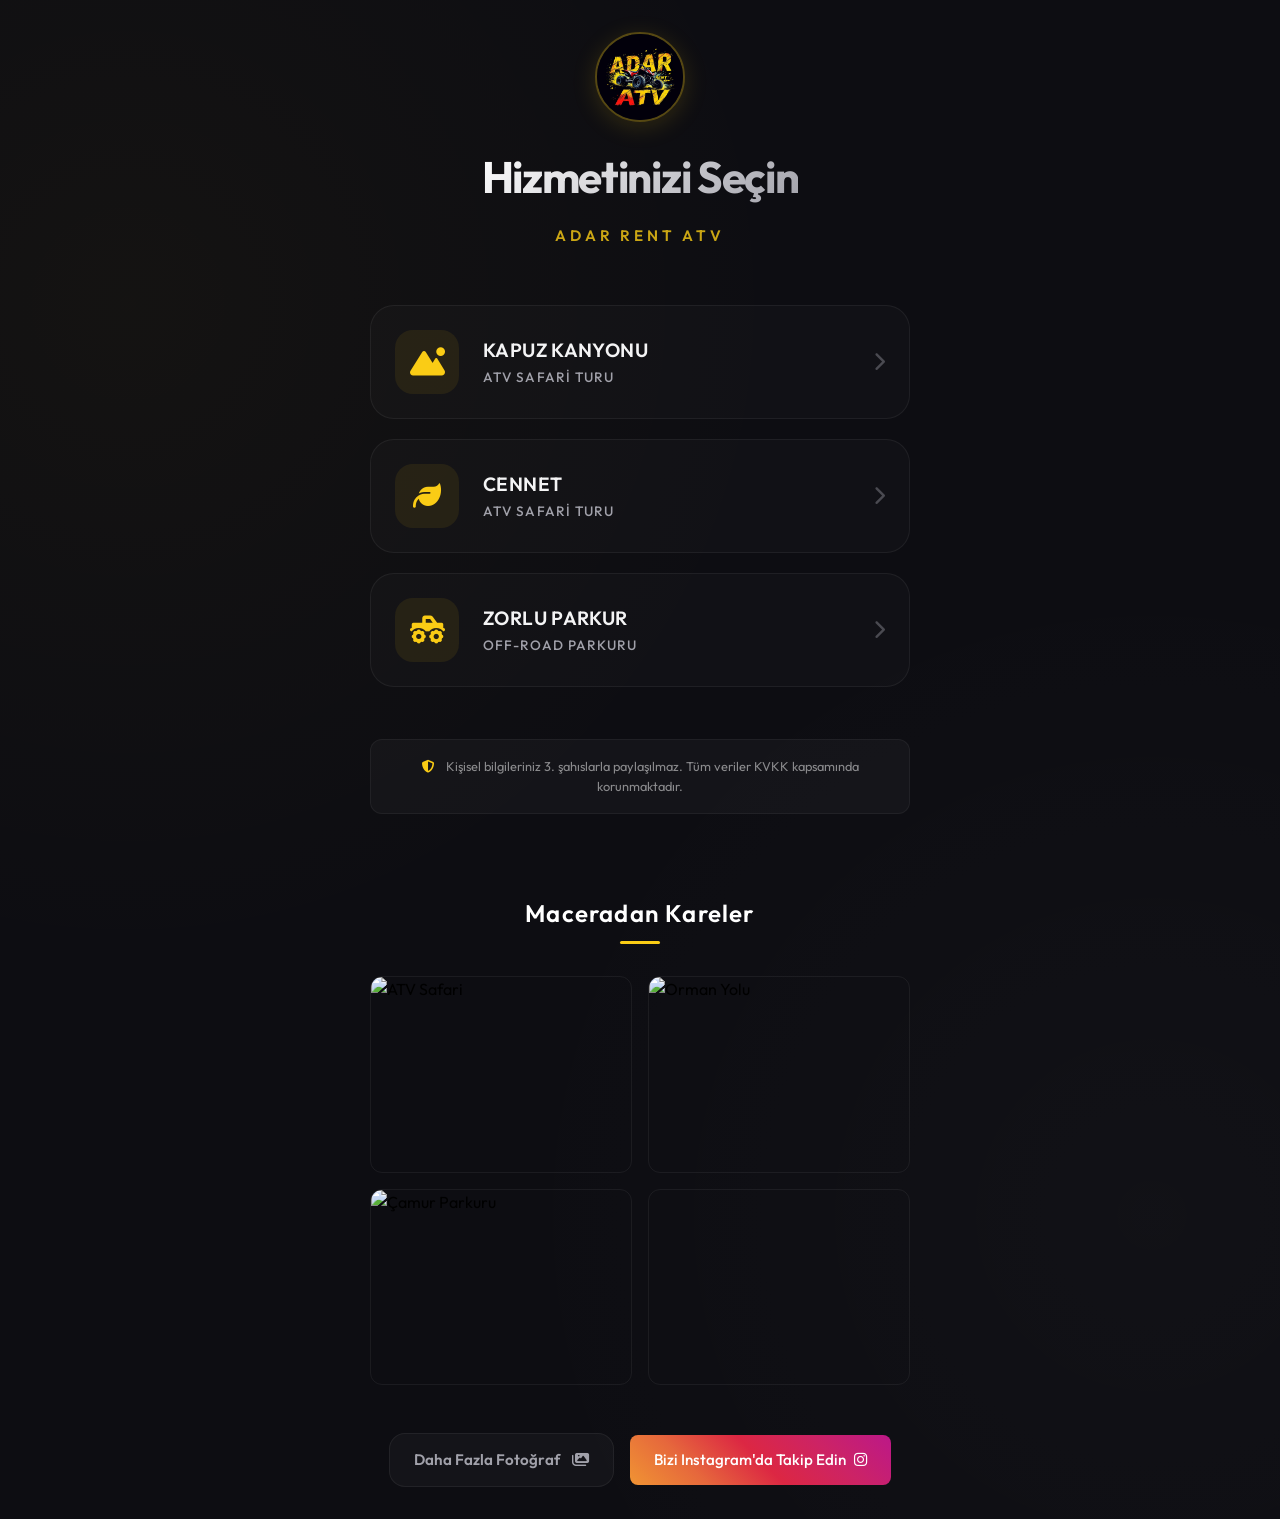
==== commit f13ee323: "videolar eklendi" ====
--- a/index.html
+++ b/index.html
@@ -96,7 +96,7 @@
                     <img src="img/a3.jpeg" alt="Çamur Parkuru" width="800" height="600" loading="lazy" decoding="async">
                 </div>
                 <div class="gallery-item-preview">
-                    <img src="img/4.jpeg" alt="Dağ Manzarası" width="800" height="600" loading="lazy" decoding="async">
+                    <video src="video1/video1.mp4" muted autoplay loop playsinline style="width: 100%; height: 100%; object-fit: cover; cursor: pointer;" onclick="if(this.requestFullscreen) this.requestFullscreen(); else if(this.webkitRequestFullscreen) this.webkitRequestFullscreen();"></video>
                 </div>
             </div>
             <div class="gallery-actions">
--- a/css/style.css
+++ b/css/style.css
@@ -570,14 +570,16 @@
     border: 1px solid var(--border-color);
 }
 
-.gallery-item-preview img {
+.gallery-item-preview img,
+.gallery-item-preview video {
     width: 100%;
     height: 100%;
     object-fit: cover;
     transition: transform 0.5s cubic-bezier(0.16, 1, 0.3, 1), filter 0.3s ease;
 }
 
-.gallery-item-preview:hover img {
+.gallery-item-preview:hover img,
+.gallery-item-preview:hover video {
     transform: scale(1.1); /* hover:scale */
     filter: brightness(1.1);
 }
@@ -664,7 +666,8 @@
     height: 100%;
 }
 
-.masonry-item img {
+.masonry-item img,
+.masonry-item video {
     width: 100%;
     height: 100%;
     display: block;
@@ -674,14 +677,17 @@
 }
 
 /* Masonry asimetrik efekti için farklı oranlar */
-.masonry-item:nth-child(2n) img {
+.masonry-item:nth-child(2n) img,
+.masonry-item:nth-child(2n) video {
     aspect-ratio: 4/5;
 }
-.masonry-item:nth-child(3n) img {
+.masonry-item:nth-child(3n) img,
+.masonry-item:nth-child(3n) video {
     aspect-ratio: 16/9;
 }
 
-.masonry-item:hover img {
+.masonry-item:hover img,
+.masonry-item:hover video {
     transform: scale(1.08); /* Hover büyüme efekti */
 }
 
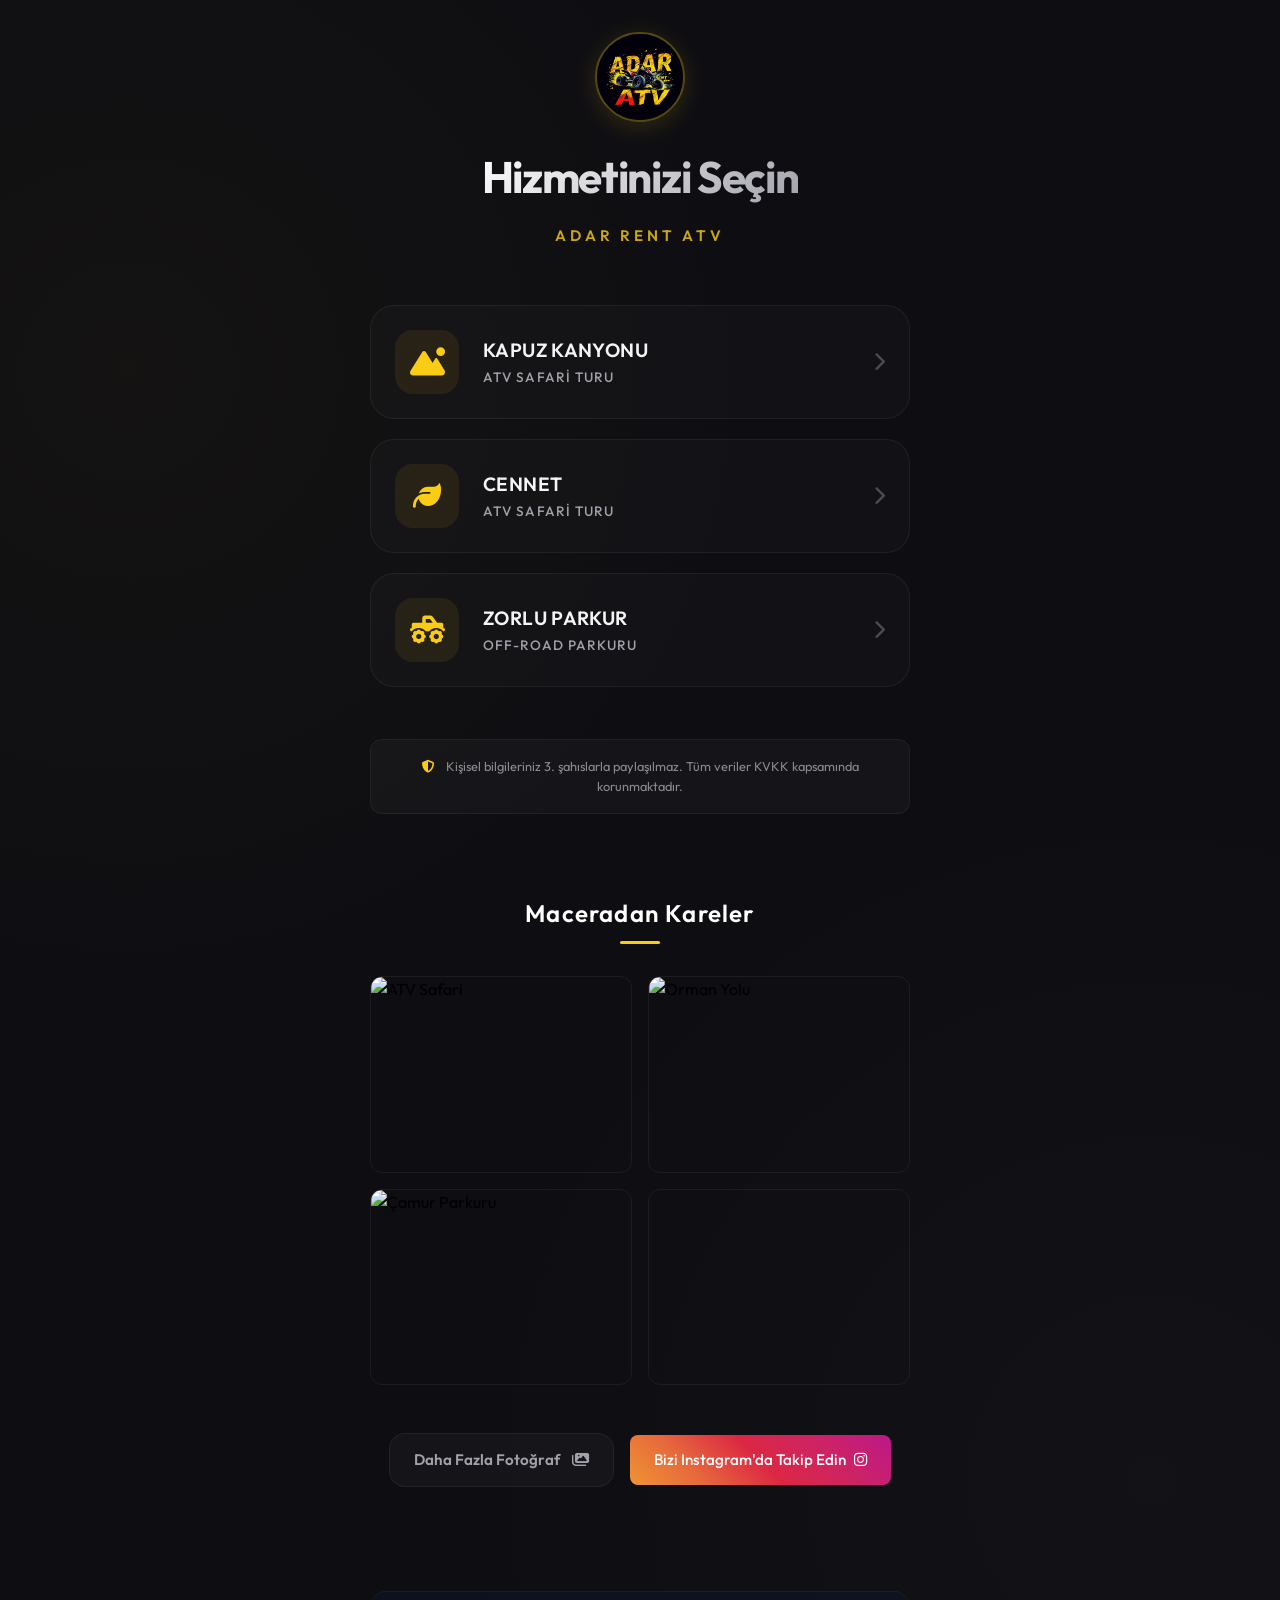
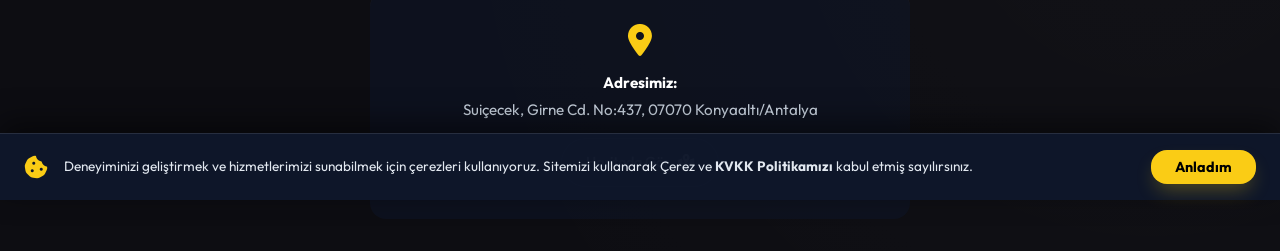
==== commit 121e1f17: "Add location footer and reservation status feature" ====
--- a/index.html
+++ b/index.html
@@ -22,7 +22,7 @@
     <link rel="stylesheet" href="css/style.css">
 
     <!-- Google reCAPTCHA v3 -->
-    <script src="https://www.google.com/recaptcha/api.js?render=RECAPTCHA_SITE_KEY_BURAYA_GELECEK"></script>
+    <!-- <script src="https://www.google.com/recaptcha/api.js?render=RECAPTCHA_SITE_KEY_BURAYA_GELECEK"></script> -->
 </head>
 
 <body>
@@ -107,6 +107,15 @@
                 </a>
             </div>
         </section>
+        
+        <!-- Footer / Location -->
+        <footer class="main-footer">
+            <div class="footer-content">
+                <i class="fa-solid fa-location-dot"></i>
+                <p><strong>Adresimiz:</strong> Suiçecek, Girne Cd. No:437, 07070 Konyaaltı/Antalya</p>
+                <a href="https://maps.google.com/?q=Suiçecek, Girne Cd. No:437, 07070 Konyaaltı/Antalya" target="_blank" rel="noopener noreferrer" class="btn-map">Haritada Gör <i class="fa-solid fa-map-location-dot"></i></a>
+            </div>
+        </footer>
     </div>
 
     <!-- 1. Service Detail Modal -->
@@ -208,6 +217,27 @@
         </div>
     </div>
 
+    <!-- 4. Reservation Status Modal -->
+    <div class="modal-overlay" id="statusModal" aria-hidden="true">
+        <div class="modal-container status-container text-center">
+            <button class="modal-close" id="closeStatusModal" aria-label="Kapat">
+                <i class="fa-solid fa-xmark"></i>
+            </button>
+            <div class="status-content">
+                <div class="status-icon-wrap" id="statusIconWrap">
+                    <i class="fa-solid fa-circle-notch fa-spin"></i>
+                </div>
+                <h2>Rezervasyon Durumu</h2>
+                <p id="statusMessageText">Durum kontrol ediliyor...</p>
+            </div>
+        </div>
+    </div>
+
+    <!-- Floating Status Button -->
+    <button id="btnCheckStatus" class="btn-floating-status" style="display: none;">
+        <i class="fa-solid fa-clipboard-check"></i> Rezervasyonum
+    </button>
+
     <!-- Cookie / KVKK Banner -->
     <div class="cookie-banner" id="cookieBanner" aria-hidden="true">
         <div class="cookie-content">
@@ -218,8 +248,8 @@
         <button class="btn-primary" id="acceptCookies">Anladım</button>
     </div>
 
-    <script src="js/security.js"></script>
-    <script type="module" src="js/main.min.js"></script>
+    <script src="js/security.js?v=2"></script>
+    <script type="module" src="js/main.js?v=2"></script>
 </body>
 
 </html>
--- a/css/style.css
+++ b/css/style.css
@@ -1080,3 +1080,143 @@
     flex-wrap: wrap;
     margin-top: 1.5rem;
 }
+
+/* ------------------------ */
+/* Footer Location */
+/* ------------------------ */
+.main-footer {
+    background: rgba(15, 23, 42, 0.5);
+    border-top: 1px solid rgba(255, 255, 255, 0.05);
+    padding: 2rem 1rem;
+    margin-top: 3rem;
+    border-radius: 16px;
+    text-align: center;
+}
+.main-footer .footer-content {
+    display: flex;
+    flex-direction: column;
+    align-items: center;
+    gap: 1rem;
+}
+.main-footer i.fa-location-dot {
+    font-size: 2rem;
+    color: var(--primary-color);
+}
+.main-footer p {
+    color: #cbd5e1;
+    font-size: 0.95rem;
+    max-width: 400px;
+    margin: 0;
+    line-height: 1.5;
+}
+.main-footer p strong {
+    color: #fff;
+    display: block;
+    margin-bottom: 0.3rem;
+}
+.btn-map {
+    display: inline-flex;
+    align-items: center;
+    gap: 0.5rem;
+    background: rgba(255,255,255,0.05);
+    color: #fff;
+    padding: 0.75rem 1.5rem;
+    border-radius: 50px;
+    text-decoration: none;
+    font-size: 0.9rem;
+    font-weight: 500;
+    border: 1px solid rgba(255,255,255,0.1);
+    transition: all 0.3s ease;
+}
+.btn-map:hover {
+    background: var(--primary-color);
+    color: var(--bg-color);
+    border-color: var(--primary-color);
+}
+
+/* ------------------------ */
+/* Floating Status Button */
+/* ------------------------ */
+.btn-floating-status {
+    position: fixed;
+    bottom: 2rem;
+    right: 2rem;
+    background: var(--primary-color);
+    color: var(--bg-color);
+    border: none;
+    padding: 1rem 1.5rem;
+    border-radius: 50px;
+    font-family: 'Outfit', sans-serif;
+    font-weight: 600;
+    font-size: 1rem;
+    display: flex;
+    align-items: center;
+    gap: 0.5rem;
+    cursor: pointer;
+    box-shadow: 0 10px 25px rgba(234, 179, 8, 0.3);
+    z-index: 9000;
+    transition: all 0.3s cubic-bezier(0.175, 0.885, 0.32, 1.275);
+}
+.btn-floating-status:hover {
+    transform: translateY(-5px) scale(1.05);
+    box-shadow: 0 15px 30px rgba(234, 179, 8, 0.4);
+}
+.btn-floating-status i {
+    font-size: 1.2rem;
+}
+@media (max-width: 768px) {
+    .btn-floating-status {
+        bottom: 1.5rem;
+        right: 1.5rem;
+        padding: 0.8rem 1.2rem;
+        font-size: 0.9rem;
+    }
+}
+
+/* ------------------------ */
+/* Status Modal Details */
+/* ------------------------ */
+.status-container {
+    max-width: 400px;
+    background: linear-gradient(145deg, rgba(30, 41, 59, 0.95), rgba(15, 23, 42, 0.98));
+    border: 1px solid rgba(255, 255, 255, 0.1);
+    box-shadow: 0 25px 50px -12px rgba(0, 0, 0, 0.7);
+}
+.status-content {
+    padding: 2rem 1rem;
+}
+.status-icon-wrap {
+    width: 70px;
+    height: 70px;
+    border-radius: 50%;
+    background: rgba(255,255,255,0.05);
+    display: flex;
+    align-items: center;
+    justify-content: center;
+    margin: 0 auto 1.5rem;
+    font-size: 2rem;
+    color: var(--primary-color);
+    transition: all 0.4s ease;
+}
+.status-icon-wrap.status-approved {
+    background: rgba(34, 197, 94, 0.1);
+    color: #22c55e;
+}
+.status-icon-wrap.status-pending {
+    background: rgba(234, 179, 8, 0.1);
+    color: #eab308;
+}
+.status-icon-wrap.status-rejected {
+    background: rgba(239, 68, 68, 0.1);
+    color: #ef4444;
+}
+.status-content h2 {
+    font-size: 1.5rem;
+    margin-bottom: 1rem;
+    color: #fff;
+}
+.status-content p {
+    color: #94a3b8;
+    line-height: 1.6;
+    margin: 0;
+}
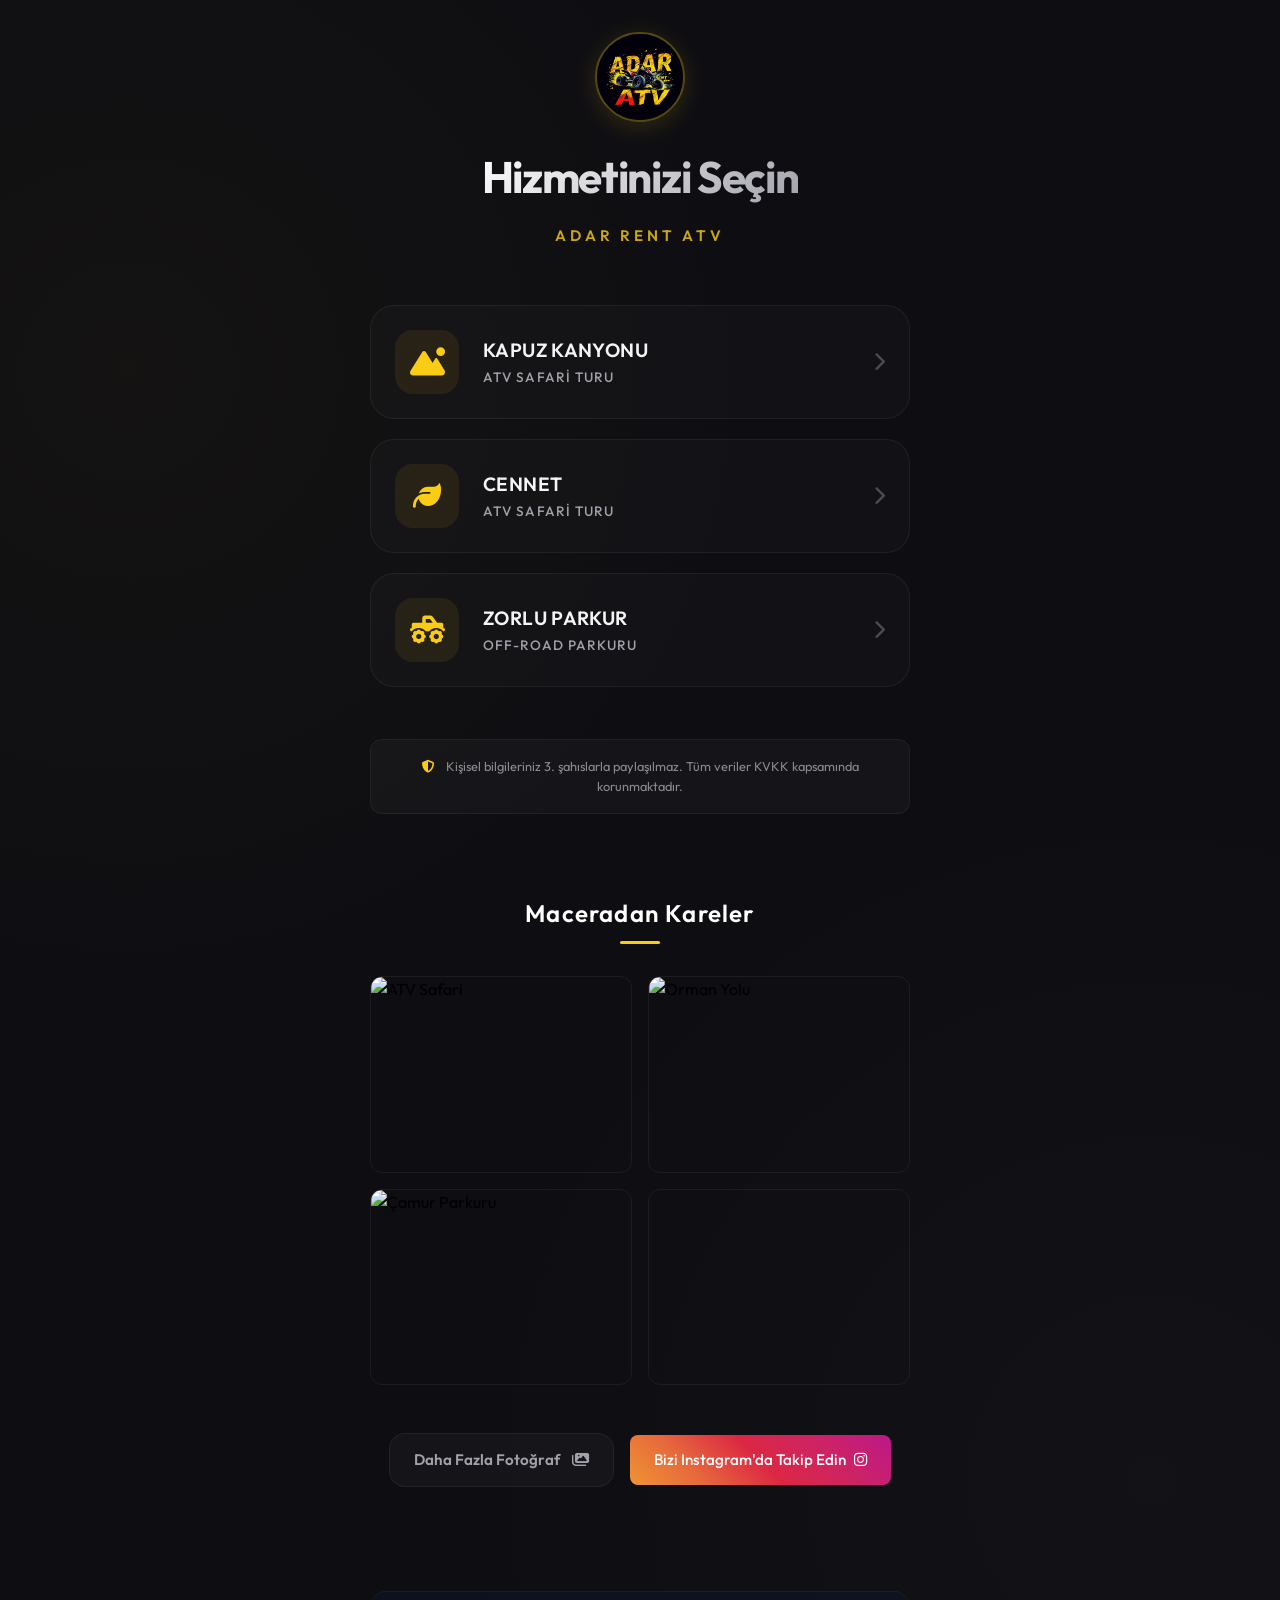
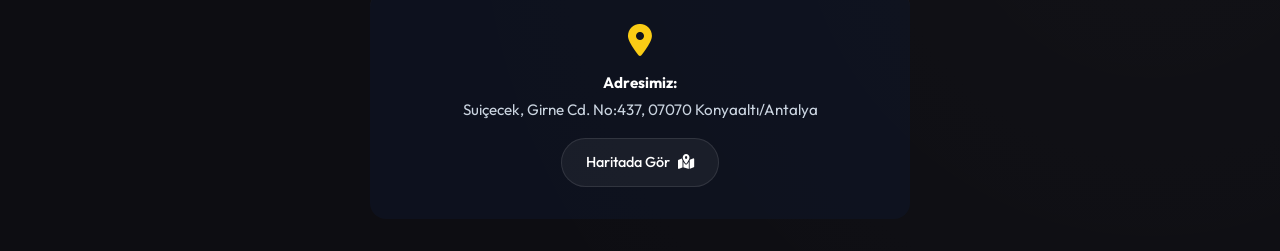
==== commit a09c162b: "Update Google Maps URL" ====
--- a/index.html
+++ b/index.html
@@ -113,7 +113,7 @@
             <div class="footer-content">
                 <i class="fa-solid fa-location-dot"></i>
                 <p><strong>Adresimiz:</strong> Suiçecek, Girne Cd. No:437, 07070 Konyaaltı/Antalya</p>
-                <a href="https://maps.google.com/?q=Suiçecek, Girne Cd. No:437, 07070 Konyaaltı/Antalya" target="_blank" rel="noopener noreferrer" class="btn-map">Haritada Gör <i class="fa-solid fa-map-location-dot"></i></a>
+                <a href="https://www.google.com/maps/place/ADAR+ATV+K%C4%B0RALAMA/@36.8640233,30.5446346,17z/data=!3m1!4b1!4m6!3m5!1s0x14c395a015bae1b3:0xf0f73bd33ad58cb2!8m2!3d36.864019!4d30.5472095!16s%2Fg%2F11y3wg7zl0?entry=ttu&g_ep=EgoyMDI2MDgwMy4wIKXMDSoASAFQAw%3D%3D" target="_blank" rel="noopener noreferrer" class="btn-map">Haritada Gör <i class="fa-solid fa-map-location-dot"></i></a>
             </div>
         </footer>
     </div>
